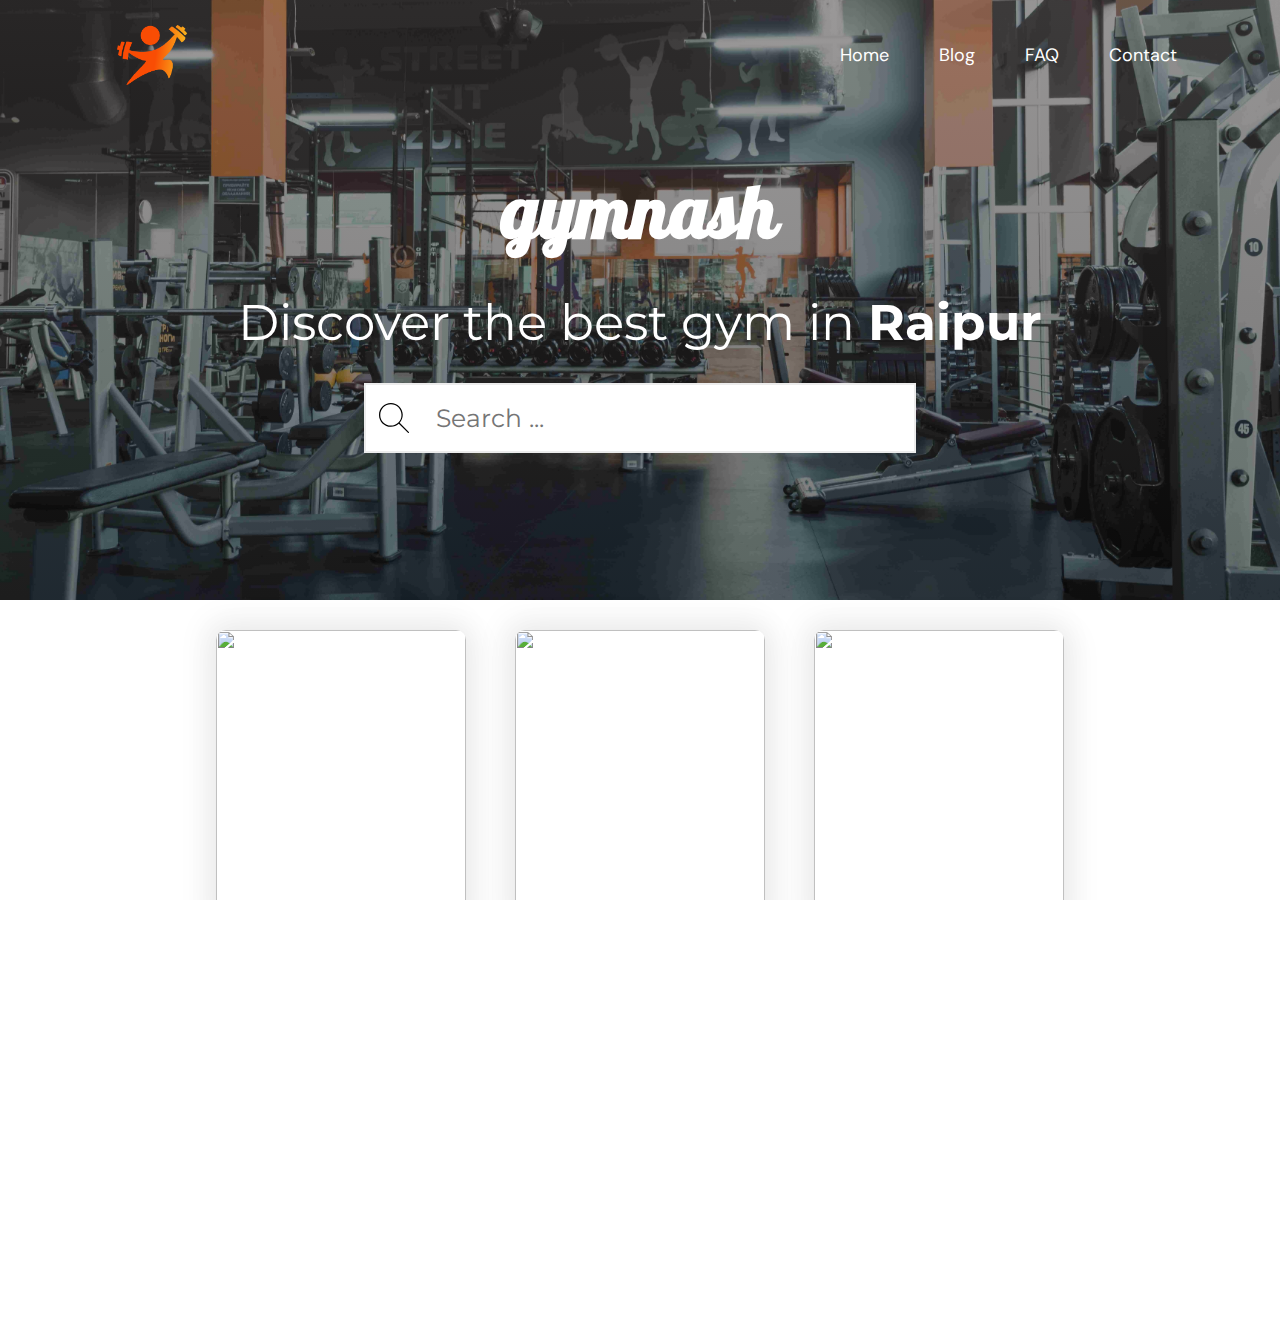
==== index.html @ 1e7d2e4c "initial commit" ====
<!DOCTYPE html>
<html lang="en">
<head>
    <meta charset="UTF-8">
    <meta name="viewport" content="width=device-width, initial-scale=1.0">
    <title>Gymnash</title>

    <!--TITLE LOGO  -->
    <link rel="icon" href="images/logo.png">


    <!-- additional links -->
    <!-- <link href="https://unpkg.com/tailwindcss@^1.0/dist/tailwind.min.css" rel="stylesheet"> -->
    <!-- UIkit CSS -->
    <!-- <link rel="stylesheet" href="https://cdn.jsdelivr.net/npm/uikit@3.5.4/dist/css/uikit.min.css" /> -->

    <!-- UIkit JS -->
    <!-- <script src="https://cdn.jsdelivr.net/npm/uikit@3.5.4/dist/js/uikit.min.js"></script>
    <script src="https://cdn.jsdelivr.net/npm/uikit@3.5.4/dist/js/uikit-icons.min.js"></script> -->

    <!-- CSS -->
    <link rel="stylesheet" href="styles/styles.css">

    <!-- Fonts -->
    <link href="https://fonts.googleapis.com/css2?family=DM+Sans&display=swap" rel="stylesheet">
    <link href="https://fonts.googleapis.com/css2?family=Montserrat:wght@100;400&display=swap" rel="stylesheet">
    <link href="https://fonts.googleapis.com/css2?family=Roboto:wght@100;400&display=swap" rel="stylesheet">
    <link href="https://fonts.googleapis.com/css2?family=Galada&display=swap" rel="stylesheet">
    <link href="https://fonts.googleapis.com/css2?family=Source+Sans+Pro&display=swap" rel="stylesheet">


    <!-- Font Awesome CDN -->
    <!-- <link rel="stylesheet" href="https://stackpath.bootstrapcdn.com/font-awesome/4.7.0/css/font-awesome.min.css"> -->
    <link rel="stylesheet" href="https://cdnjs.cloudflare.com/ajax/libs/font-awesome/4.7.0/css/font-awesome.min.css">

</head>
<body>
    <div id="loader" class="center"></div> 
    <div >
        <div class="contain">
            
            <header>
                <div class="nav-wrapper">
                    <div class="logo-container">
                        <img class="logo" src="images/logo.png" alt="Logo">
                    </div>
                    <nav>
                        <input class="hidden" type="checkbox" id="menuToggle">
                        <label class="menu-btn" for="menuToggle">
                            <div class="menu"></div>
                            <div class="menu"></div>
                            <div class="menu"></div>
                        </label>
                        <div class="nav-container">
                            <ul class="nav-tabs">
                                <li class="nav-tab">Home</li>
                                <li class="nav-tab">Blog</li>
                                <!-- <li class="nav-tab">Services</li> -->
                                <li class="nav-tab">FAQ</li>
                                <li class="nav-tab">Contact</li>
                                <!-- <li class="nav-tab">Careers</li> -->
                            </ul>
                        </div>
                    </nav>
                </div>
            </header>
            <div class="main">
                <center><h1>gymnash</h1></center>
                <center><p> Discover the best gym in <b>Raipur</b></p></center>
                <center>
                    <!-- <nav class="uk-navbar-container search" uk-navbar>
                        <div class="uk-navbar-left"> -->
                            <!-- <div class="uk-navbar-item"> -->
                                <!-- <form class="uk-search uk-search-navbar form-style" style="padding:10px 20px;">
                                    <span uk-search-icon style="padding-left: 15px;"></span>
                                    <input  class="uk-search-input" type="search" placeholder="Search your gym">
                                </form> -->
                            <!-- </div> -->
                    
                        <!-- </div>
                    </nav> -->
                    <form class="main-form">
                        <span><img class="search-icon" src="images/search.svg"></span>
                        <input class="input-form" name="search" placeholder="Search ...">
                    </form>
                </center>
            </div>
        </div>
        
        <div>
        
        </div>
        <div class="gym-cards">
            <div class="gym-card">
                <div class="card_image"> <img src="https://hips.hearstapps.com/hmg-prod.s3.amazonaws.com/images/home-gym-lead-image-1586968939.jpg?crop=1.00xw:0.920xh;0.00160xw,0.0795xh&resize=640:*" /> </div>
                <div class="card_title title-white">
                    <p>Sarang Gym</p>
                </div>
            </div>  
            <div class="gym-card">
                <div class="card_image">
                    <img src="https://hips.hearstapps.com/hmg-prod.s3.amazonaws.com/images/home-gym-lead-image-1586968939.jpg?crop=1.00xw:0.920xh;0.00160xw,0.0795xh&resize=640:*" />
                    </div>
                <div class="card_title title-white">
                    <p>Sarang Gym</p>
                </div>

            </div>
            <div class="gym-card">
                <div class="card_image">
                    <img src="https://hips.hearstapps.com/hmg-prod.s3.amazonaws.com/images/home-gym-lead-image-1586968939.jpg?crop=1.00xw:0.920xh;0.00160xw,0.0795xh&resize=640:*" />
                </div>
                <div class="card_title">
                    <p>Sarang Gym</p>
                </div>
            </div>
            <div class="gym-card">
                <div class="card_image">
                    <img src="https://hips.hearstapps.com/hmg-prod.s3.amazonaws.com/images/home-gym-lead-image-1586968939.jpg?crop=1.00xw:0.920xh;0.00160xw,0.0795xh&resize=640:*" />
                    </div>
                <div class="card_title title-black">
                    <p>Sarang Gym</p>
                </div>
            </div>
        </div>
        <footer>
            <div class="foot">
                <div class="foot-menu">
                    
                </div>
                <div class="foot-menu">

                </div>
                <div class="foot-menu">

                </div>
            </div>
        </footer>
    </div>
    <script> 
        document.onreadystatechange = function() { 
            if (document.readyState !== "complete") { 
                document.querySelector( 
                  "body").style.visibility = "hidden"; 
                document.querySelector( 
                  "#loader").style.visibility = "visible"; 
            } else { 
                document.querySelector( 
                  "#loader").style.display = "none"; 
                document.querySelector( 
                  "body").style.visibility = "visible"; 
            } 
        }; 
    </script> 
</body>
</html>

<!-- 
    Colors
    Main Color - #f86926
    For text - #070d19, #434345, #11172b
    For background - #ffffff, #cdcdcd
    For shadow - #cdcdcd
 -->
---- styles/styles.css ----
/*  font-family: 'DM Sans', sans-serif;
	font-family: 'Montserrat', sans-serif;
	font-family: 'Roboto', sans-serif;
	<a href="https://ibb.co/pLHtmSg"><img src="https://i.ibb.co/4Vb6QHc/468884-PFZ4-P2-187-2.jpg" alt="468884-PFZ4-P2-187-2" border="0" /></a>
*/


html,
body {
	margin: 0;
	height: 100vh;
    width: 100vw;
    overflow-x: hidden;
}

body {
	font-family: "Roboto", sans-serif;
	box-sizing: border-box;
}
    

.contain{
	background: linear-gradient(rgba(53, 49, 49, 0.5), rgba(0, 0, 0, 0.5)),url("../images/background.jpg");
	/* background: linear-gradient(rgba(53, 49, 49, 0.5), rgba(0, 0, 0, 0.5)),url("https://i.ibb.co/4Vb6QHc/468884-PFZ4-P2-187-2.jpg"); */
    background-repeat: no-repeat;
    background-size: cover;
    height: 600px;
	overflow-x: hidden;
	overflow-y: hidden;
	
}


.center {
	text-align: center;
}

.nav-wrapper {
	display: flex;
	position: relative;
	flex-direction: row;
	flex-wrap: nowrap;
	align-items: center;
	justify-content: space-between;
	margin: auto;
	width: 90%;
	height: 80px;
	padding: 15px 25px;
	margin-right: 10%;
    z-index: 2;
	color: #ffffff;
	/* box-sizing: border-box; */
	/* background: #fff; */
	/* box-shadow: 0 1px 2px rgba(0, 0, 0, 0.2); */
}

.logo-container {
	display: flex;
	justify-content: center;
	align-items: center;
	padding-left: 8%;
}

.logo {
	height: 60px;
}

.nav-tabs {
    font-family: 'DM Sans', sans-serif !important;
	display: flex;
	font-weight: 400;
	font-size: 18px;
	list-style: none;
}

.nav-tab:not(:last-child) {
	padding: 10px 25px;
	margin: 0;
	/* border-right: 1px solid #eee; */
}

.nav-tab:last-child {
	padding: 10px 0 0 25px;
}

.nav-tab,
.menu-btn {
	cursor: pointer;
}

.hidden {
	display: none;
}

/*  BODY */

.main{
    position: relative;
    /* top: 20%; */
	width: 100%;
	height: 100%;
	color: #fff !important;
    /* font-family: 'DM Sans', sans-serif !important; */
    /* box-sizing: border-box; */
}

.main h1{
	font-size: 75px;
	font-weight: 900;
	color: #fff;
	/* font-family: 'Source Sans Pro', sans-serif; */
	font-family: 'Galada', cursive;
	margin-bottom: 0;
}

.main p{
	font-size: 50px;
	margin-top: 10px;
	margin-bottom: 30px;
	font-weight: 400;
	/* margin-top: 100px; */
	font-family: 'Montserrat', sans-serif;
}




/* ---------- */
.search{
	width: 50%;

	/* height: 10px; */
}
/* Search */

.main-form{
	width: 50%;
	box-sizing: border-box;
}

.search-icon{
	width: 30px;
	position: absolute;
	padding: 20px 15px;
}

.input-form{
	height: 50px;
	width: 70%;
	font-size: 25px;
	padding: 8px 30px 8px 70px;
	border: 2px solid rgba(10, 9, 9, 0.08);
	outline: none;
	font-family: 'Montserrat', sans-serif;
	color: rgba(10, 9, 9, 0.8);
}

/* ---------------------------GYM CARDS--- */

.gym-cards{
	display: flex;
	flex-wrap: wrap;
	justify-content: space-around;
	width: 70%;
	margin-left: auto;
	margin-right: auto;
	
}

.gym-card{
	margin: 30px auto;
	width: 250px;
	height: 300px;
	border-radius: 10px;
	box-shadow: 5px 5px 30px 7px rgba(0,0,0,0.05), -5px -5px 30px 7px rgba(0,0,0,0.05);
	cursor: pointer;
	transition: 0.4s;
}

.gym-card .card_image {
	width: inherit;
	height: inherit;
	border-radius: 10px;
}

.gym-card .card_image img {
	width: inherit;
	height: inherit;
	border-radius: 10px;
	object-fit: cover;
}

.gym-card .card_title {
	text-align: center;
	border-radius: 0px 0px 40px 40px;
	font-family: sans-serif;
	font-weight: bold;
	font-size: 30px;
	margin-top: -80px;
	height: 40px;
	color: #fff;
}

.gym-card:hover {
	transform: scale(0.9, 0.9);
	box-shadow: 5px 5px 30px 15px rgba(0,0,0,0.05), -5px -5px 30px 15px rgba(0,0,0,0.02);
}

.details{
	text-align: center;
}
/* -------------------------------LOADER   */

#loader { 
	border: 12px solid #f3f3f3; 
	border-radius: 50%; 
	border-top: 12px solid #444444; 
	width: 70px; 
	height: 70px; 
	animation: spin 1s linear infinite; 
} 
  
@keyframes spin { 
	100% { 
		transform: rotate(360deg); 
	} 
} 
  
.center { 
	position: absolute; 
	top: 0; 
	bottom: 0; 
	left: 0; 
	right: 0; 
	margin: auto; 
} 

/* --------------------------------- */


@media screen and (max-width: 800px) {
	.nav-container {
		position: fixed;
		display: none;
		overflow-y: auto;
		z-index: -1;
		top: 0;
		right: 0;
		width: 280px;
		height: 100%;
		background: black;
		box-shadow: -1px 0 2px rgba(0, 0, 0, 0.2);
	}

	.nav-tabs {
		flex-direction: column;
		align-items: flex-end;
		margin-top: 80px;
		width: 100%;
	}

	.nav-tab:not(:last-child) {
		padding: 20px 25px;
		margin: 0;
		border-right: unset;
		border-bottom: 1px solid #f5f5f5;
	}

	.nav-tab:last-child {
		padding: 15px 25px;
	}

	.menu-btn {
		position: relative;
		display: block;
		margin: 0;
		width: 20px;
		height: 15px;
		cursor: pointer;
		z-index: 2;
		padding: 10px;
		border-radius: 10px;
	}

	.menu-btn .menu {
		display: block;
		width: 100%;
		height: 2px;
		border-radius: 2px;
		background: rgb(255, 255, 255);
	}

	.menu-btn .menu:nth-child(2) {
		margin-top: 4px;
		opacity: 1;
	}

	.menu-btn .menu:nth-child(3) {
		margin-top: 4px;
	}

	#menuToggle:checked + .menu-btn .menu {
		transition: transform 0.2s ease;
	}

	#menuToggle:checked + .menu-btn .menu:nth-child(1) {
		transform: translate3d(0, 6px, 0) rotate(45deg);
	}

	#menuToggle:checked + .menu-btn .menu:nth-child(2) {
		transform: rotate(-45deg) translate3d(-5.71429px, -6px, 0);
		opacity: 0;
	}

	#menuToggle:checked + .menu-btn .menu:nth-child(3) {
		transform: translate3d(0, -6px, 0) rotate(-45deg);
	}

	#menuToggle:checked ~ .nav-container {
		z-index: 1;
		display: flex;
		animation: menu-slide-left 0.3s ease;
	}
	@keyframes menu-slide-left {
		0% {
			transform: translateX(200px);
		}
		to {
			transform: translateX(0);
		}
	}
	
	.contain{
		height: 550px;
	}

	.main{
		/* top: 25%; */
	}

	.main h1{
		font-weight: 400;
	}

	.main p{
		font-size: 20px;
		margin-top: 20px;
		margin-bottom: 30px;
		font-weight: 400;
		/* margin-top: 100px; */
		font-family: 'Montserrat', sans-serif;
	}

	.main-form{
		display: flex;
		width: 90%;
		margin-left: 0;
	}

	.search-icon{
		width: 25px;
		position: absolute;
		padding: 15px;
	}

	.input-form{
		height: 40px;
		width: 100%;
		font-size: 20px;
		padding: 8px 30px 8px 50px;
		border: 2px solid rgba(10, 9, 9, 0.08);
		outline: none;
		font-family: 'Montserrat', sans-serif;
		color: rgba(10, 9, 9, 0.8);
	}
}
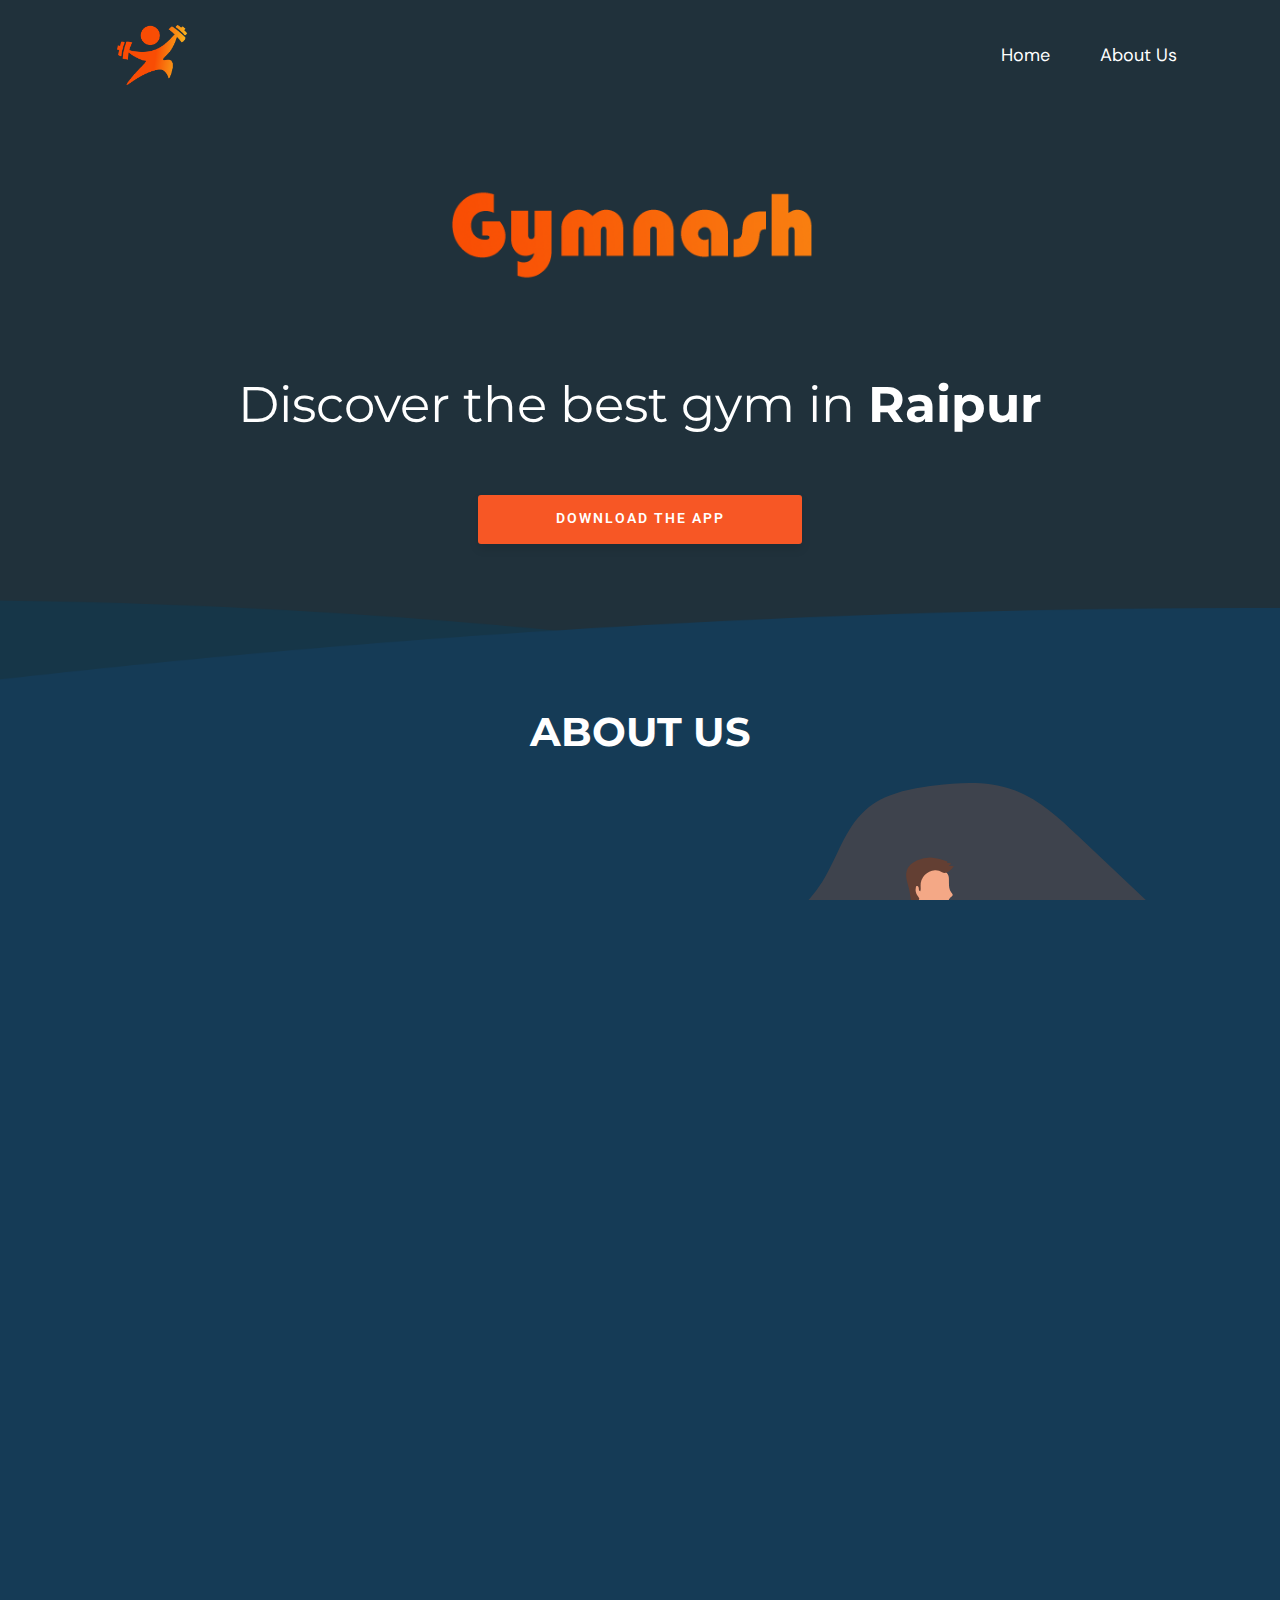
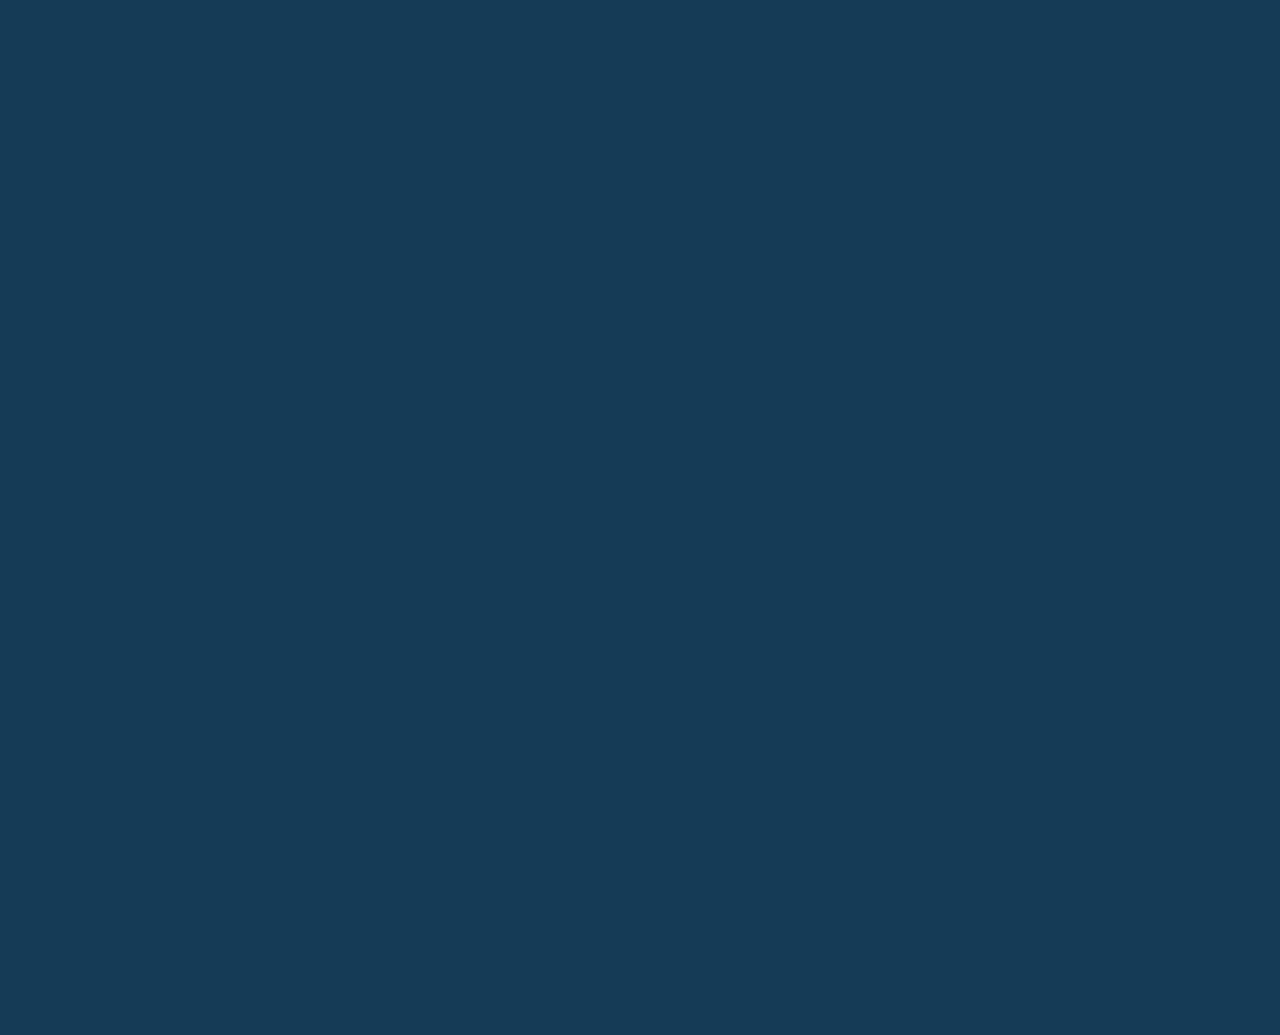
==== commit a4bfdde3: "UI updated" ====
--- a/index.html
+++ b/index.html
@@ -8,16 +8,6 @@
     <!--TITLE LOGO  -->
     <link rel="icon" href="images/logo.png">
 
-
-    <!-- additional links -->
-    <!-- <link href="https://unpkg.com/tailwindcss@^1.0/dist/tailwind.min.css" rel="stylesheet"> -->
-    <!-- UIkit CSS -->
-    <!-- <link rel="stylesheet" href="https://cdn.jsdelivr.net/npm/uikit@3.5.4/dist/css/uikit.min.css" /> -->
-
-    <!-- UIkit JS -->
-    <!-- <script src="https://cdn.jsdelivr.net/npm/uikit@3.5.4/dist/js/uikit.min.js"></script>
-    <script src="https://cdn.jsdelivr.net/npm/uikit@3.5.4/dist/js/uikit-icons.min.js"></script> -->
-
     <!-- CSS -->
     <link rel="stylesheet" href="styles/styles.css">
 
@@ -37,8 +27,8 @@
 <body>
     <div id="loader" class="center"></div> 
     <div >
-        <div class="contain">
-            
+        <div id="home" class="contain">
+
             <header>
                 <div class="nav-wrapper">
                     <div class="logo-container">
@@ -54,10 +44,10 @@
                         <div class="nav-container">
                             <ul class="nav-tabs">
                                 <li class="nav-tab">Home</li>
-                                <li class="nav-tab">Blog</li>
+                                <li class="nav-tab"><a href="#about-us">About Us</a></li>
                                 <!-- <li class="nav-tab">Services</li> -->
-                                <li class="nav-tab">FAQ</li>
-                                <li class="nav-tab">Contact</li>
+                                <!-- <li class="nav-tab">FAQ</li>
+                                <li class="nav-tab">Contact</li> -->
                                 <!-- <li class="nav-tab">Careers</li> -->
                             </ul>
                         </div>
@@ -65,31 +55,25 @@
                 </div>
             </header>
             <div class="main">
-                <center><h1>gymnash</h1></center>
+                <!-- <center><h1>gymnash</h1></center> -->
+                <center><img src="./images/text.png"> </center>
                 <center><p> Discover the best gym in <b>Raipur</b></p></center>
-                <center>
-                    <!-- <nav class="uk-navbar-container search" uk-navbar>
-                        <div class="uk-navbar-left"> -->
-                            <!-- <div class="uk-navbar-item"> -->
-                                <!-- <form class="uk-search uk-search-navbar form-style" style="padding:10px 20px;">
-                                    <span uk-search-icon style="padding-left: 15px;"></span>
-                                    <input  class="uk-search-input" type="search" placeholder="Search your gym">
-                                </form> -->
-                            <!-- </div> -->
-                    
-                        <!-- </div>
-                    </nav> -->
+                <div class="Hero-buttons">
+                    <a href="#download-app">Download the app</a>
+                </div>
+                <!-- <center>
                     <form class="main-form">
                         <span><img class="search-icon" src="images/search.svg"></span>
                         <input class="input-form" name="search" placeholder="Search ...">
                     </form>
-                </center>
+                </center> -->
             </div>
         </div>
         
         <div>
         
         </div>
+        <!--
         <div class="gym-cards">
             <div class="gym-card">
                 <div class="card_image"> <img src="https://hips.hearstapps.com/hmg-prod.s3.amazonaws.com/images/home-gym-lead-image-1586968939.jpg?crop=1.00xw:0.920xh;0.00160xw,0.0795xh&resize=640:*" /> </div>
@@ -123,19 +107,122 @@
                 </div>
             </div>
         </div>
-        <footer>
-            <div class="foot">
-                <div class="foot-menu">
+          -->
+        <div class="background-curve">
+            <img src="./images/curve-doubleLeft.png">
+        </div>
+        <center><h1 id="about-us" style="font-size: 40px;color:white;font-family: 'Montserrat', sans-serif;">ABOUT US</h1></center>
+        <div class="about-us">
+            <div class="info">
+              <div class="info-text">
+                <!-- <h1>GYMNASH</h1> -->
+                <p>
+                    Gymnash is platform providing subscription to various gyms nearest to your location.
+                    All you need to do is subscribe and fill the essential details.Then you have a selected gym
+                    to  get a discount upto 30% to the gym of your choice.
+                </p>
+              </div>
+            </div>
+            <div class="about-us-img">
+              <div class="main-img">
+                <img src="./images/fitness.svg" alt="">
+              </div>
+            </div>
+        </div>
+        <div class="background-curve">
+            <img src="./images/curve-singleRightLight.png">
+        </div>
+        
+        <div id="download-app" class="about-us" style="background-color: rgb(32,49,59);">
+            <div class="info">
+                
+              <div class="info-text">
+                <h1>Get the Gymnash App</h1>
+                <p style="font-size: 20px;">Download app from</p>
+                <div class="download android">
+                    <i class="fa fa fa-android fa-3x"></i>
+                    <span class="df">Download from</span>
+                    <span class="dfn">Google Play</span>
+                </div>
+                
+                <div class="download apple">
+                    <i class="fa fa fa-apple fa-3x"></i>
+                    <span class="df">Download from</span>
+                    <span class="dfn">App Store</span>
+                </div>
+                
+              </div>
+            </div>
+            <div class="about-us-img">
+              <div class="main-img">
+                <img src="./images/fitness_app.svg" alt="">
+              </div>
+            </div>
+        </div>
+
+        <div>
+            <center><h1 style="font-size: 40px;color:white;font-family: 'Montserrat', sans-serif;">Cities We Service To</h1></center>
+            <div class="places">
+                <div class="place">Raipur</div>
+                <div class="place">Raigarh</div>
+            </div>
+
+        </div>
+        
+        
+        <footer class="footer-distributed">
+ 
+			<div class="footer-left">
+ 
+				<h3>Gymnash</h3>
+ 
+				<p class="footer-links">
+					<a href="#home">Home</a>
+                </p>
+                <p class="footer-links">
+                    <a href="#download-app">Download the app</a>
+                </p>
+
+				<p class="footer-company-name">Gymnash &copy; 2020</p>
+			</div>
+ 
+			<div class="footer-center">
+ 
+				<div>
+					<i class="fa fa-map-marker"></i>
+					<p><span></span> Raigarh, India</p>
+				</div>
+ 
+				<div>
+					<i class="fa fa-phone"></i>
+					<p>+91 93402 10770</p>
+				</div>
+ 
+				<div>
+					<i class="fa fa-envelope"></i>
+					<p><a href="mailto:ayushpatel@gymnash.com ">ayushpatel@gymnash.com </a></p>
+				</div>
+ 
+			</div>
+ 
+			<div class="footer-right">
+ 
+				<p class="footer-company-about">
+                    <span>About the company</span>
+                    Gymnash is platform providing subscription to various gyms nearest to your location.
                     
-                </div>
-                <div class="foot-menu">
-
-                </div>
-                <div class="foot-menu">
-
-                </div>
-            </div>
-        </footer>
+				</p>
+ 
+				<div class="footer-icons">
+ 
+					<a href="https://www.instagram.com/gymnashofficial/"><i class="fa fa-instagram"></i></a>
+					<a href="https://www.facebook.com/Gymnashium"><i class="fa fa-facebook"></i></a>
+					<a href="https://www.twitter.com/Gymnash1"><i class="fa fa-twitter"></i></a>
+				</div>
+ 
+			</div>
+ 
+		</footer>
     </div>
     <script> 
         document.onreadystatechange = function() { 
@@ -155,10 +242,3 @@
 </body>
 </html>
 
-<!-- 
-    Colors
-    Main Color - #f86926
-    For text - #070d19, #434345, #11172b
-    For background - #ffffff, #cdcdcd
-    For shadow - #cdcdcd
- -->
--- a/styles/styles.css
+++ b/styles/styles.css
@@ -4,13 +4,22 @@
 	<a href="https://ibb.co/pLHtmSg"><img src="https://i.ibb.co/4Vb6QHc/468884-PFZ4-P2-187-2.jpg" alt="468884-PFZ4-P2-187-2" border="0" /></a>
 */
 
+@import url("https://maxcdn.bootstrapcdn.com/font-awesome/4.5.0/css/font-awesome.min.css");
+@import url(https://fonts.googleapis.com/css?family=Open+Sans);
 
 html,
 body {
 	margin: 0;
 	height: 100vh;
     width: 100vw;
-    overflow-x: hidden;
+	overflow-x: hidden;
+	background-color: rgb(21,59,86);
+	scroll-behavior: smooth;
+}
+
+a{
+	text-decoration: none;
+	color: #fff;
 }
 
 body {
@@ -20,14 +29,13 @@
     
 
 .contain{
-	background: linear-gradient(rgba(53, 49, 49, 0.5), rgba(0, 0, 0, 0.5)),url("../images/background.jpg");
+	background: linear-gradient(rgb(32,49,59), rgb(32,49,59));
 	/* background: linear-gradient(rgba(53, 49, 49, 0.5), rgba(0, 0, 0, 0.5)),url("https://i.ibb.co/4Vb6QHc/468884-PFZ4-P2-187-2.jpg"); */
     background-repeat: no-repeat;
     background-size: cover;
     height: 600px;
 	overflow-x: hidden;
 	overflow-y: hidden;
-	
 }
 
 
@@ -110,7 +118,14 @@
 	color: #fff;
 	/* font-family: 'Source Sans Pro', sans-serif; */
 	font-family: 'Galada', cursive;
+	/* font-family: 'Montserrat', sans-serif; */
 	margin-bottom: 0;
+}
+
+
+.main img{
+	height: 250px;
+	/* z-index: -5; */
 }
 
 .main p{
@@ -122,42 +137,65 @@
 	font-family: 'Montserrat', sans-serif;
 }
 
-
-
+/** ---------------*/
+
+.background-curve{
+	width: 100%;
+	height: 80px;
+}
+.background-curve>img{
+	width: 100%;
+	height: 100%;
+	margin: 0;
+	padding: 0;
+}
 
 /* ---------- */
-.search{
-	width: 50%;
-
-	/* height: 10px; */
-}
-/* Search */
-
-.main-form{
-	width: 50%;
-	box-sizing: border-box;
-}
-
-.search-icon{
-	width: 30px;
-	position: absolute;
-	padding: 20px 15px;
-}
-
-.input-form{
-	height: 50px;
-	width: 70%;
-	font-size: 25px;
-	padding: 8px 30px 8px 70px;
-	border: 2px solid rgba(10, 9, 9, 0.08);
-	outline: none;
-	font-family: 'Montserrat', sans-serif;
-	color: rgba(10, 9, 9, 0.8);
-}
-
+.Hero-buttons{
+	display: flex;
+    flex-basis: 100%;
+	flex-wrap: wrap;
+	justify-content: center;
+}
+
+.Hero-buttons>a{
+	
+	display: flex;
+    -ms-flex: 1;
+    flex: 1;
+    -ms-flex-pack: center;
+    justify-content: center;
+    margin: 0 15px 10px;
+	max-width: 260px;
+	color: #fff;
+	/* background-color: #e22866; */
+	background-color: #f75725;
+	text-transform: uppercase;
+	font-size: 14px;
+    padding: 0 30px;
+    font-weight: 600;
+    /* background: #115d8b; */
+    border-radius: 3px;
+    border: 2px solid transparent;
+    box-shadow: 0 5px 10px rgba(0,0,0,.1);
+    display: inline-block;
+    font-weight: 600;
+    height: 45px;
+    letter-spacing: 2px;
+    line-height: 43px;
+    text-align: center;
+	text-decoration: none;
+	transition: 0.4s;
+	margin-top: 30px;
+}
+.Hero-buttons>a:hover{
+	transform: scale(1.1, 1.1);
+	transition: 0.4s;
+}
 /* ---------------------------GYM CARDS--- */
 
 .gym-cards{
+	
 	display: flex;
 	flex-wrap: wrap;
 	justify-content: space-around;
@@ -342,6 +380,11 @@
 		font-weight: 400;
 	}
 
+	.main img{
+		height: 150px;
+		/* z-index: -5; */
+	}
+
 	.main p{
 		font-size: 20px;
 		margin-top: 20px;
@@ -373,4 +416,352 @@
 		font-family: 'Montserrat', sans-serif;
 		color: rgba(10, 9, 9, 0.8);
 	}
-}
+	.background-curve>img{
+		width: 100%;
+		height: 50%;
+	}
+	.main-img{
+		width: 80%;
+		align-items: center;
+		box-sizing: border-box;
+	}
+	.background-curve{
+		width: 100%;
+		height: 60px;
+	}
+	.background-curve>img{
+		width: 100%;
+		height: 100%;
+		
+	}
+}
+
+/*****************--------------------ABOUT US---*/
+
+.about-us{
+	transition: 0.4s;
+	font-family: 'Montserrat', sans-serif;
+	background-color: rgb(21,59,86);
+	display: flex;
+	flex-wrap: wrap;
+    justify-content: center;
+    flex: 1 1 auto;
+    min-height: 320px;
+    box-sizing: border-box;
+    /* font-family: 'Poppins', sans-serif; */
+    /* color: white; */
+}
+
+.info{
+    flex: 1 1 50%;
+    padding: 0 0 0 20px;
+    display: flex;
+    align-items: center;
+    box-sizing: border-box;
+    /* font-family: 'Raleway', sans-serif; */
+}
+
+.info-text{
+    max-width: 600px;
+    width: 100%;
+    margin: 0 0 0 auto;
+    transition: margin .4s;
+    color: rgb(255, 255, 255);;
+}
+
+.info-text h1{
+    font-size: 35px;
+    /* font-family: 'Poppins', sans-serif; */
+}
+
+.info-text p{
+	font-size: 30px;
+	font-weight: 400;
+}
+
+.about-us-img{
+    flex: 1 1 50%;
+    position: relative;
+    padding: 0 0 0 50px;
+    box-sizing: border-box;
+    align-items: center;
+}
+
+.main-img{
+    width: 100%;
+    align-items: center;
+	/* padding-top: 10%; */
+	/* padding-left: 10%; */
+    box-sizing: border-box;
+}
+
+.main-img img{
+	height: 550px;
+	padding-bottom: 10%;
+}
+
+/********************PLACES SECTION *******/
+
+.places{
+	display: flex;
+	flex-wrap: wrap;
+    justify-content: center;
+    flex: 1 1 auto;
+    box-sizing: border-box;
+}
+
+.place{
+	/* font-family: 'Montserrat', sans-serif; */
+	margin: 10px 20px;
+	transition: .4s;
+	font-size: 25px;
+    background: #142430;
+    border-radius: 3px;
+    box-shadow: 0 6px 20px 0 rgba(5,5,5,.3);
+	padding: 10px 30px;
+	color: #fff;
+}
+
+.place:hover {
+	color: #fff;
+	box-shadow: 0 15px 40px 0 rgba(5,5,5,.3);
+	transform: scale(1.1,1.1);
+	transition: 0.4s;
+}
+/* --------------FOOTER---------- */
+
+footer{
+	/* position: fixed; */
+	font-family: 'Montserrat', sans-serif;
+	bottom: 0;
+}
+.footer-distributed{
+	background-color: rgb(32,49,59);
+	box-shadow: 0 1px 1px 0 rgba(0, 0, 0, 0.12);
+	box-sizing: border-box;
+	width: 100%;
+	text-align: left;
+	/* font: bold 16px sans-serif; */
+ 
+	padding: 55px 50px;
+	margin-top: 80px;
+}
+ 
+.footer-distributed .footer-left,
+.footer-distributed .footer-center,
+.footer-distributed .footer-right{
+	display: inline-block;
+	vertical-align: top;
+}
+ 
+.footer-distributed .footer-left{
+	width: 40%;
+}
+ 
+.footer-distributed h3{
+	color:  #f86926;
+	margin: 0;
+	font-size: 25px;
+}
+ 
+.footer-distributed h3 span{
+	color:  #5383d3;
+}
+ 
+ 
+.footer-distributed .footer-links{
+	color:  #ffffff;
+	margin: 10px 0 12px 20;
+	padding: 0;
+}
+ 
+.footer-distributed .footer-links a{
+	display:inline-block;
+	line-height: 1.8;
+	text-decoration: none;
+	color:  inherit;
+}
+ 
+.footer-distributed .footer-company-name{
+	color:  #8f9296;
+	font-size: 14px;
+	font-weight: normal;
+	margin: 0;
+}
+ 
+ 
+.footer-distributed .footer-center{
+	width: 35%;
+}
+ 
+.footer-distributed .footer-center i{
+	/* background-color:  #8596a1; */
+	color: #ffffff;
+	font-size: 25px;
+	width: 38px;
+	height: 38px;
+	border-radius: 50%;
+	text-align: center;
+	line-height: 42px;
+	margin: 10px 15px;
+	vertical-align: middle;
+}
+ 
+.footer-distributed .footer-center i.fa-envelope{
+	font-size: 17px;
+	line-height: 38px;
+}
+ 
+.footer-distributed .footer-center p{
+	display: inline-block;
+	color: #ffffff;
+	vertical-align: middle;
+	margin:0;
+}
+ 
+.footer-distributed .footer-center p span{
+	display:block;
+	font-weight: normal;
+	font-size:14px;
+	line-height:2;
+}
+ 
+.footer-distributed .footer-center p a{
+	color:  #ffffff;
+	text-decoration: none;;
+}
+ 
+.footer-distributed .footer-right{
+	width: 20%;
+}
+ 
+.footer-distributed .footer-company-about{
+	line-height: 20px;
+	color:  #92999f;
+	font-size: 16px;
+	font-weight: normal;
+	margin: 0;
+}
+ 
+.footer-distributed .footer-company-about span{
+	display: block;
+	color:  #ffffff;
+	font-size: 17px;
+	font-weight: bold;
+	margin-bottom: 20px;
+}
+ 
+.footer-distributed .footer-icons{
+	margin-top: 25px;
+}
+ 
+.footer-distributed .footer-icons a{
+	display: inline-block;
+	width: 35px;
+	height: 35px;
+	cursor: pointer;
+	background-color:  #33383b;
+	border-radius: 2px;
+ 
+	font-size: 20px;
+	color: #ffffff;
+	text-align: center;
+	line-height: 35px;
+ 
+	margin-right: 3px;
+	margin-bottom: 5px;
+}
+ 
+ 
+@media (max-width: 880px) {
+ 
+	.footer-distributed{
+		/* font: bold 14px sans-serif; */
+	
+	}
+ 
+	.footer-distributed .footer-left,
+	.footer-distributed .footer-center,
+	.footer-distributed .footer-right{
+		display: block;
+		width: 100%;
+		margin-bottom: 40px;
+		text-align: center;
+	}
+ 
+	.footer-distributed .footer-center i{
+		margin-left: 0;
+	}
+	.main {
+		line-height: normal;
+		font-size: auto;
+	}
+	.main-img{
+		width: 80%;
+		align-items: center;
+		box-sizing: border-box;
+	}
+	.main-img img{
+		height: 80%;
+	}
+ 
+}
+
+
+/** --*/
+
+.download {
+	width: 200px;
+	height: 75px;
+	background: black;
+	float: left;
+	border-radius: 5px;
+	margin-right: 20px;
+	margin-top: 20px;
+	position: relative;
+	color: #fff;
+	cursor: pointer;
+	/* border: 1px solid #fff; */
+}
+  
+.download > .fa {
+	color: #fff;
+	position: absolute;
+	top: 50%;
+	left: 15px;
+	transform: translateY(-50%);
+}
+  
+.df,
+.dfn {
+	position: absolute;
+	left: 70px;
+}
+  
+  .df {
+	top: 20px;
+	font-size: .68em;
+  }
+  
+  .dfn {
+	top: 33px;
+	font-size: 1.08em;
+  }
+  
+  .download:hover {
+	-webkit-filter: invert(100%);
+	filter: invert(100%);
+  }
+
+@media (max-width: 1000px) {
+	.download{
+		margin: 10 0;
+		display: block;
+	}
+	.main-img img{
+		/* height: 200px; */
+		padding-top: 10%;
+		padding-bottom: 10%;
+	}
+	
+}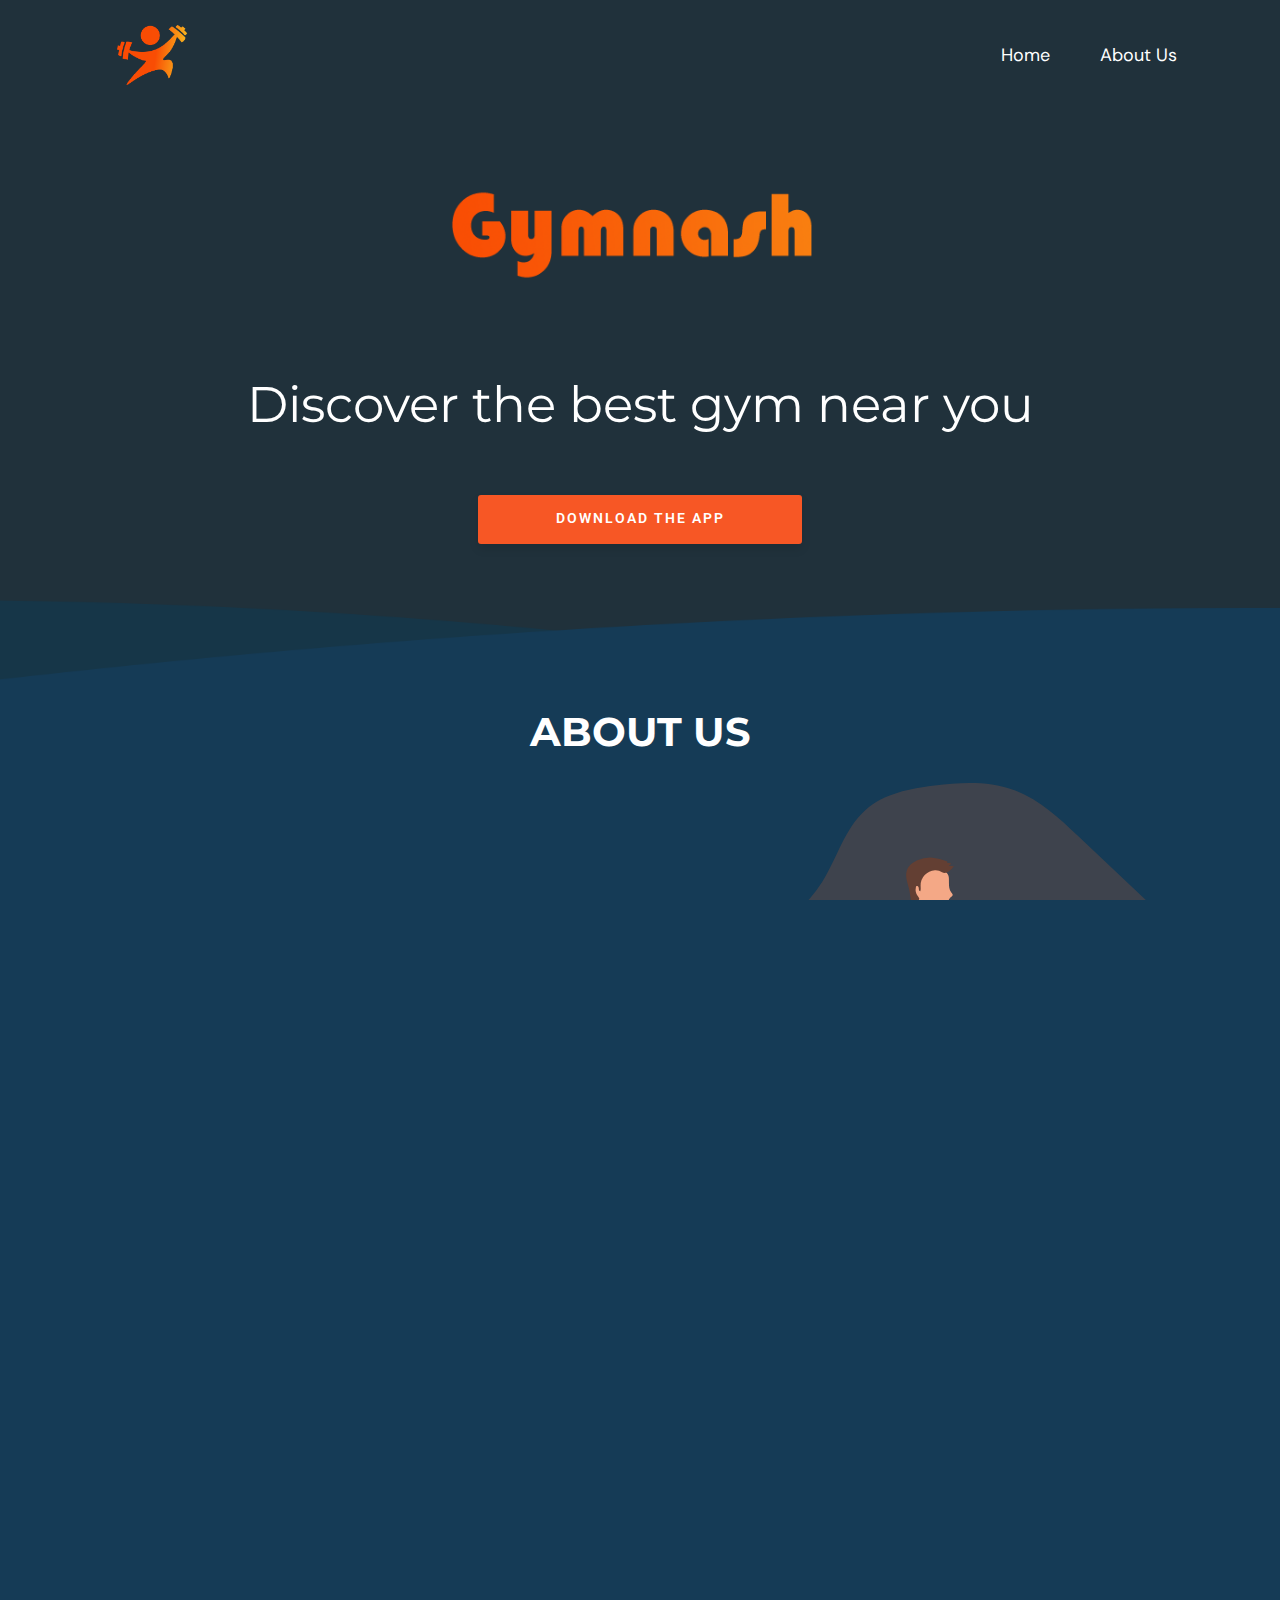
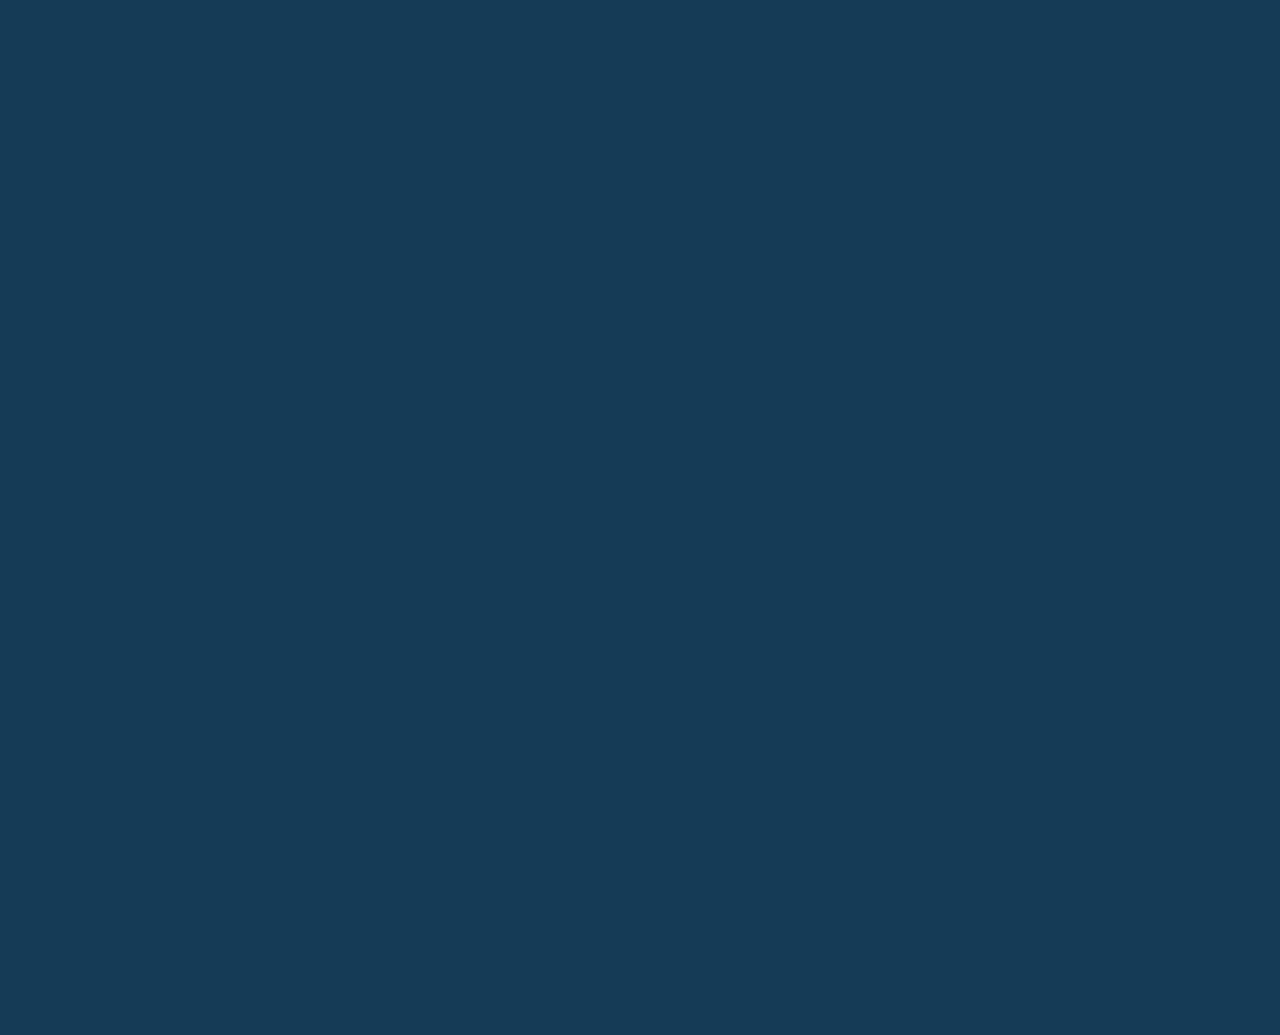
==== commit 683cd510: "link added" ====
--- a/index.html
+++ b/index.html
@@ -57,7 +57,8 @@
             <div class="main">
                 <!-- <center><h1>gymnash</h1></center> -->
                 <center><img src="./images/text.png"> </center>
-                <center><p> Discover the best gym in <b>Raipur</b></p></center>
+                <center><p> Discover the best gym near you </p></center>
+                    <!-- <b>Raipur</b></p></center> -->
                 <div class="Hero-buttons">
                     <a href="#download-app">Download the app</a>
                 </div>
@@ -139,17 +140,18 @@
               <div class="info-text">
                 <h1>Get the Gymnash App</h1>
                 <p style="font-size: 20px;">Download app from</p>
+                <a href="https://play.google.com/store/apps/details?id=com.gym.gymnash.app">
                 <div class="download android">
                     <i class="fa fa fa-android fa-3x"></i>
                     <span class="df">Download from</span>
                     <span class="dfn">Google Play</span>
                 </div>
-                
-                <div class="download apple">
+                </a>
+                <!-- <div class="download apple">
                     <i class="fa fa fa-apple fa-3x"></i>
                     <span class="df">Download from</span>
                     <span class="dfn">App Store</span>
-                </div>
+                </div> -->
                 
               </div>
             </div>
